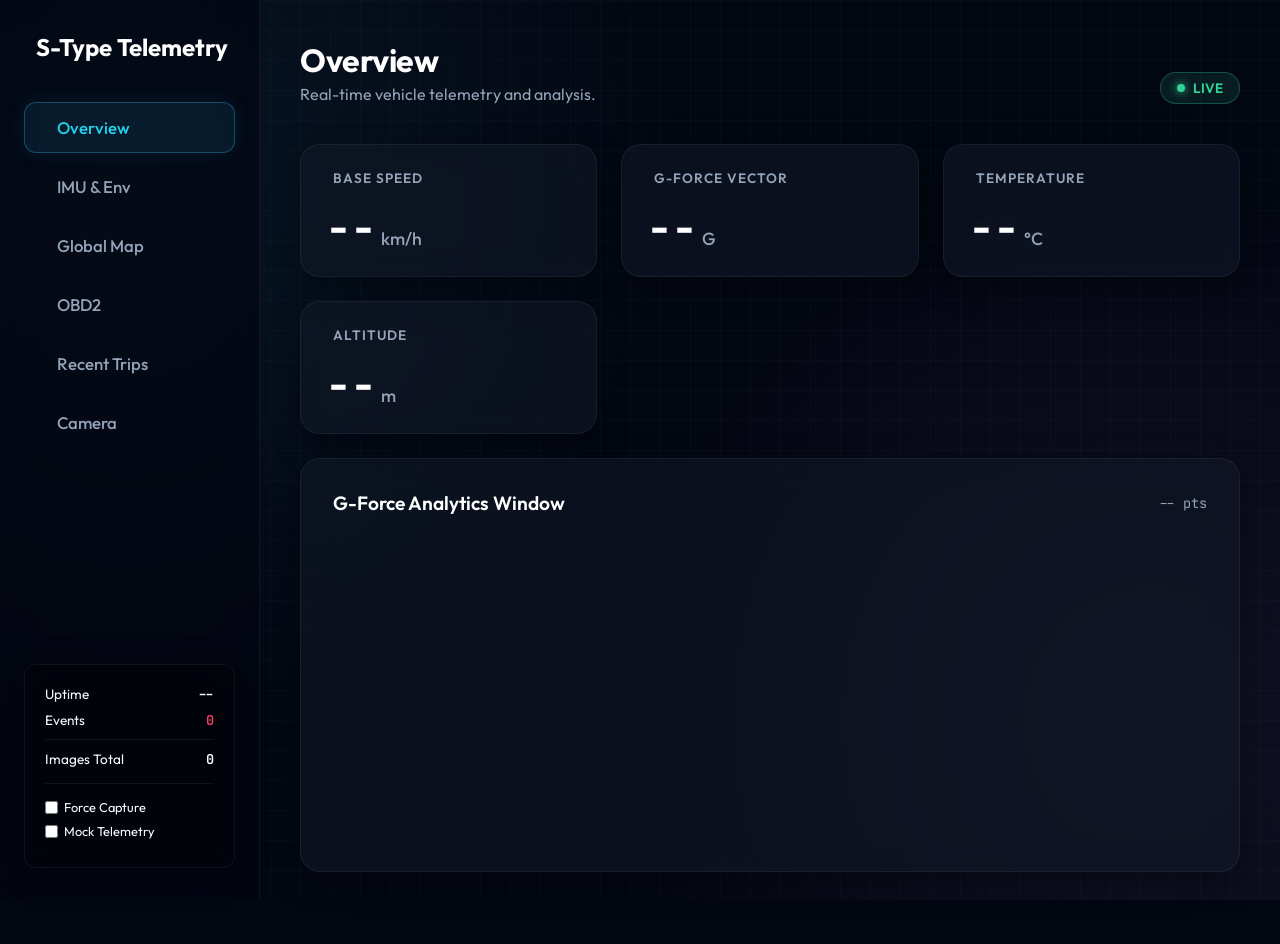
==== web/templates/index.html @ 2f145ba1 "feat: enhance event classification, enrich trip data schema, and implement API endpoints for trip dr" ====
<!DOCTYPE html>
<html lang="en">

<head>
    <meta charset="UTF-8">
    <meta name="viewport" content="width=device-width, initial-scale=1.0">
    <title>S-Type Telemetry</title>

    <!-- Fonts -->
    <link rel="preconnect" href="https://fonts.googleapis.com">
    <link rel="preconnect" href="https://fonts.gstatic.com" crossorigin>
    <link
        href="https://fonts.googleapis.com/css2?family=Outfit:wght@300;400;500;600;700&family=JetBrains+Mono:wght@400;700&display=swap"
        rel="stylesheet">

    <!-- Icons -->
    <script src="https://unpkg.com/@phosphor-icons/web"></script>

    <!-- Maps -->
    <link rel="stylesheet" href="https://unpkg.com/leaflet@1.9.4/dist/leaflet.css" />
    <script src="https://unpkg.com/leaflet@1.9.4/dist/leaflet.js"></script>

    <!-- Chart.js -->
    <script src="https://cdn.jsdelivr.net/npm/chart.js"></script>

    <style>
        :root {
            /* Futuristic Cyber/Racing Palette */
            --bg-base: #030712;
            --bg-panel: rgba(17, 24, 39, 0.6);
            --bg-panel-hover: rgba(31, 41, 55, 0.7);

            --border: rgba(255, 255, 255, 0.06);
            --border-glow: rgba(56, 189, 248, 0.2);

            --text-main: #f8fafc;
            --text-dim: #94a3b8;
            --text-pure: #ffffff;

            --neon-blue: #38bdf8;
            --neon-cyan: #22d3ee;
            --neon-purple: #c084fc;
            --neon-red: #f43f5e;
            --neon-green: #34d399;
            --neon-yellow: #fbbf24;

            --grad-accent: linear-gradient(135deg, var(--neon-blue), var(--neon-cyan));
            --grad-alert: linear-gradient(135deg, #ef4444, #f43f5e);

            --font-ui: 'Outfit', sans-serif;
            --font-data: 'JetBrains Mono', monospace;

            --shadow-glow: 0 0 20px rgba(56, 189, 248, 0.15);
            --radius-lg: 20px;
            --radius-md: 12px;
        }

        * {
            margin: 0;
            padding: 0;
            box-sizing: border-box;
        }

        body {
            font-family: var(--font-ui);
            background-color: var(--bg-base);
            color: var(--text-main);
            min-height: 100vh;
            overflow-x: hidden;
            background-image:
                radial-gradient(circle at 10% 20%, rgba(56, 189, 248, 0.08) 0%, transparent 40%),
                radial-gradient(circle at 90% 80%, rgba(192, 132, 252, 0.08) 0%, transparent 40%),
                linear-gradient(rgba(255, 255, 255, 0.02) 1px, transparent 1px),
                linear-gradient(90deg, rgba(255, 255, 255, 0.02) 1px, transparent 1px);
            background-size: 100% 100%, 100% 100%, 30px 30px, 30px 30px;
            background-attachment: fixed;
        }

        /* ─── Skeleton / Loaders ─── */
        .glass {
            background: var(--bg-panel);
            backdrop-filter: blur(16px);
            -webkit-backdrop-filter: blur(16px);
            border: 1px solid var(--border);
            border-radius: var(--radius-lg);
            box-shadow: 0 8px 32px rgba(0, 0, 0, 0.4);
        }

        /* ─── Layout ─── */
        .dashboard-layout {
            display: grid;
            grid-template-columns: 260px 1fr;
            min-height: 100vh;
        }

        /* ─── Sidebar ─── */
        .sidebar {
            border-right: 1px solid var(--border);
            padding: 32px 24px;
            display: flex;
            flex-direction: column;
            background: rgba(3, 7, 18, 0.7);
            backdrop-filter: blur(20px);
            position: sticky;
            top: 0;
            height: 100vh;
        }

        .brand {
            font-size: 1.5rem;
            font-weight: 700;
            margin-bottom: 40px;
            display: flex;
            align-items: center;
            gap: 12px;
            color: var(--text-pure);
        }

        .brand i {
            color: var(--neon-cyan);
            font-size: 1.8rem;
        }

        .nav-menu {
            display: flex;
            flex-direction: column;
            gap: 8px;
            flex-grow: 1;
        }

        .nav-btn {
            background: transparent;
            border: 1px solid transparent;
            color: var(--text-dim);
            padding: 14px 20px;
            border-radius: var(--radius-md);
            font-size: 1.05rem;
            font-family: var(--font-ui);
            cursor: pointer;
            display: flex;
            align-items: center;
            gap: 12px;
            transition: all 0.3s cubic-bezier(0.4, 0, 0.2, 1);
            text-align: left;
            font-weight: 500;
        }

        .nav-btn i {
            font-size: 1.3rem;
        }

        .nav-btn:hover {
            color: var(--text-pure);
            background: rgba(255, 255, 255, 0.03);
            border-color: var(--border);
            transform: translateX(4px);
        }

        .nav-btn.active {
            background: rgba(56, 189, 248, 0.1);
            border-color: rgba(56, 189, 248, 0.3);
            color: var(--neon-cyan);
            box-shadow: 0 0 20px rgba(56, 189, 248, 0.1);
        }

        .sys-status {
            margin-top: auto;
            padding: 20px;
            background: rgba(0, 0, 0, 0.3);
            border-radius: var(--radius-md);
            border: 1px solid var(--border);
        }

        .sys-status div {
            display: flex;
            justify-content: space-between;
            font-size: 0.85rem;
            margin-bottom: 8px;
        }

        .sys-status .val {
            font-family: var(--font-data);
            color: var(--text-pure);
            font-weight: 600;
        }

        /* ─── Main Content ─── */
        .main-content {
            padding: 40px;
            max-width: 1400px;
            width: 100%;
        }

        .header-top {
            display: flex;
            justify-content: space-between;
            align-items: flex-end;
            margin-bottom: 40px;
        }

        .header-top h1 {
            font-size: 2rem;
            font-weight: 700;
            letter-spacing: -0.5px;
            color: var(--text-pure);
        }

        .live-badge {
            display: inline-flex;
            align-items: center;
            gap: 8px;
            background: rgba(52, 211, 153, 0.1);
            color: var(--neon-green);
            padding: 6px 16px;
            border-radius: 30px;
            font-size: 0.85rem;
            font-weight: 600;
            border: 1px solid rgba(52, 211, 153, 0.3);
        }

        .live-dot {
            width: 8px;
            height: 8px;
            border-radius: 50%;
            background: var(--neon-green);
            box-shadow: 0 0 8px var(--neon-green);
            animation: pulse-green 1.5s infinite;
        }

        @keyframes pulse-green {

            0%,
            100% {
                opacity: 1;
                transform: scale(1);
            }

            50% {
                opacity: 0.5;
                transform: scale(1.3);
            }
        }

        /* ─── Pages ─── */
        .page {
            display: none;
            animation: slideUp 0.5s cubic-bezier(0.16, 1, 0.3, 1);
        }

        .page.active {
            display: block;
        }

        @keyframes slideUp {
            from {
                opacity: 0;
                transform: translateY(20px);
            }

            to {
                opacity: 1;
                transform: translateY(0);
            }
        }

        /* ─── Widgets ─── */
        .metrics-grid {
            display: grid;
            grid-template-columns: repeat(auto-fit, minmax(240px, 1fr));
            gap: 24px;
            margin-bottom: 24px;
        }

        .widget {
            padding: 24px;
            position: relative;
            overflow: hidden;
            display: flex;
            flex-direction: column;
            justify-content: space-between;
            transition: all 0.3s ease;
        }

        .widget:hover {
            transform: translateY(-5px);
            border-color: rgba(255, 255, 255, 0.15);
            box-shadow: 0 10px 40px rgba(0, 0, 0, 0.3);
        }

        .widget .icon-ring {
            position: absolute;
            top: -20px;
            right: -20px;
            font-size: 6rem;
            opacity: 0.04;
            transform: rotate(-15deg);
        }

        .widget-title {
            font-size: 0.85rem;
            color: var(--text-dim);
            text-transform: uppercase;
            letter-spacing: 1px;
            font-weight: 600;
            display: flex;
            align-items: center;
            gap: 8px;
            margin-bottom: 20px;
        }

        .widget-title i {
            color: var(--neon-cyan);
            font-size: 1.1rem;
        }

        .widget.warning .widget-title i {
            color: var(--neon-yellow);
        }

        .widget.danger .widget-title i {
            color: var(--neon-red);
        }

        .widget-value {
            font-family: var(--font-data);
            font-size: 2.8rem;
            font-weight: 700;
            color: var(--text-pure);
            line-height: 1;
            letter-spacing: -2px;
            text-shadow: 0 0 20px rgba(255, 255, 255, 0.1);
        }

        .widget-unit {
            font-size: 1.1rem;
            color: var(--text-dim);
            margin-left: 6px;
            font-family: var(--font-ui);
            letter-spacing: 0;
            font-weight: 500;
        }

        /* ─── Large Panels (Charts etc) ─── */
        .panel {
            padding: 32px;
            margin-bottom: 32px;
        }

        .panel-header {
            display: flex;
            justify-content: space-between;
            align-items: center;
            margin-bottom: 24px;
        }

        .panel-title {
            font-size: 1.2rem;
            font-weight: 600;
            color: var(--text-pure);
        }

        .chart-wrap {
            height: 300px;
            width: 100%;
            position: relative;
        }

        /* ─── Grids ─── */
        .data-list {
            display: grid;
            grid-template-columns: repeat(auto-fill, minmax(200px, 1fr));
            gap: 16px;
        }

        .data-item {
            background: rgba(0, 0, 0, 0.3);
            border-radius: var(--radius-md);
            padding: 16px;
            border: 1px solid rgba(255, 255, 255, 0.03);
        }

        .data-item label {
            display: block;
            font-size: 0.75rem;
            color: var(--text-dim);
            text-transform: uppercase;
            letter-spacing: 1px;
            margin-bottom: 6px;
        }

        .data-item .val {
            font-family: var(--font-data);
            font-size: 1.4rem;
            font-weight: 700;
            color: var(--neon-cyan);
        }

        /* ─── Gallery ─── */
        .gallery-header {
            display: flex;
            align-items: center;
            justify-content: space-between;
            margin-bottom: 24px;
        }

        .force-cam-switch {
            display: flex;
            align-items: center;
            gap: 10px;
            cursor: pointer;
            background: rgba(0, 0, 0, 0.4);
            padding: 8px 16px;
            border-radius: 30px;
            border: 1px solid var(--border);
        }

        .force-cam-switch input {
            accent-color: var(--neon-cyan);
            width: 16px;
            height: 16px;
            cursor: pointer;
        }

        .gallery-grid {
            display: grid;
            grid-template-columns: repeat(auto-fill, minmax(280px, 1fr));
            gap: 20px;
        }

        .cam-card {
            border-radius: var(--radius-md);
            overflow: hidden;
            position: relative;
            border: 1px solid var(--border);
            transition: all 0.3s;
            background: #000;
        }

        .cam-card:hover {
            transform: scale(1.03);
            border-color: var(--neon-cyan);
            box-shadow: var(--shadow-glow);
            z-index: 10;
        }

        .cam-card img {
            width: 100%;
            height: 220px;
            object-fit: cover;
            display: block;
            opacity: 0.9;
        }

        .cam-card:hover img {
            opacity: 1;
        }

        .cam-meta {
            position: absolute;
            bottom: 0;
            left: 0;
            right: 0;
            background: linear-gradient(transparent, rgba(0, 0, 0, 0.9));
            padding: 20px 16px 12px;
            font-family: var(--font-data);
            font-size: 0.8rem;
            display: flex;
            justify-content: space-between;
        }

        .event-badge {
            background: var(--neon-red);
            color: white;
            padding: 2px 6px;
            border-radius: 4px;
            font-family: var(--font-ui);
            font-weight: 700;
            font-size: 0.7rem;
        }

        /* ─── Responsive ─── */
        @media (max-width: 900px) {
            .dashboard-layout {
                grid-template-columns: 1fr;
            }

            .sidebar {
                position: relative;
                height: auto;
                padding: 20px;
                flex-direction: row;
                flex-wrap: wrap;
                border-right: none;
                border-bottom: 1px solid var(--border);
                z-index: 100;
            }

            .brand {
                width: 100%;
                margin-bottom: 20px;
            }

            .nav-menu {
                flex-direction: row;
                overflow-x: auto;
                width: 100%;
            }

            .nav-btn {
                padding: 8px 16px;
                white-space: nowrap;
            }

            .sys-status {
                display: none;
            }

            .main-content {
                padding: 20px;
            }

            .widget-value {
                font-size: 2.2rem;
            }
        }
    </style>
</head>

<body>

    <div class="dashboard-layout">
        <!-- Sidebar Navigation -->
        <aside class="sidebar">
            <div class="brand">
                <i class="ph ph-steering-wheel"></i> S-Type Telemetry
            </div>

            <nav class="nav-menu">
                <button class="nav-btn active" data-page="dashboard">
                    <i class="ph ph-gauge"></i> Overview
                </button>
                <button class="nav-btn" data-page="imu">
                    <i class="ph ph-activity"></i> IMU & Env
                </button>
                <button class="nav-btn" data-page="gps">
                    <i class="ph ph-globe-hemisphere-west"></i> Global Map
                </button>
                <button class="nav-btn" data-page="obd">
                    <i class="ph ph-engine"></i> OBD2
                </button>
                <button class="nav-btn" data-page="trips">
                    <i class="ph ph-flag-checkered"></i> Recent Trips
                </button>
                <button class="nav-btn" data-page="images">
                    <i class="ph ph-camera"></i> Camera
                </button>
            </nav>

            <div class="sys-status glass">
                <div><span>Uptime</span> <span class="val" id="uptime">--</span></div>
                <div><span>Events</span> <span class="val" style="color:var(--neon-red)" id="eventCount">0</span></div>
                <div style="margin-top:10px; padding-top:10px; border-top:1px solid var(--border)">
                    <span>Images Total</span> <span class="val" id="imgTotal">0</span>
                </div>
                <div
                    style="margin-top:15px; padding-top:15px; border-top:1px solid var(--border); display:flex; flex-direction:column; gap:8px;">
                    <label
                        style="font-size:0.8rem; display:flex; align-items:center; gap:6px; cursor:pointer; color:var(--text-muted)">
                        <input type="checkbox" id="forceCameraToggle" style="accent-color:var(--accent)"> Force Capture
                    </label>
                    <label
                        style="font-size:0.8rem; display:flex; align-items:center; gap:6px; cursor:pointer; color:var(--text-muted)">
                        <input type="checkbox" id="simulateDataToggle" style="accent-color:var(--accent)"> Mock
                        Telemetry
                    </label>
                </div>
            </div>
        </aside>

        <!-- Main Content -->
        <main class="main-content">

            <!-- Header -->
            <div class="header-top">
                <div>
                    <h1 id="pageTitle">Overview</h1>
                    <p style="color: var(--text-dim); margin-top: 4px;">Real-time vehicle telemetry and analysis.</p>
                </div>
                <div class="live-badge">
                    <div class="live-dot"></div> LIVE
                </div>
            </div>

            <!-- Dashboard Page -->
            <div class="page active" id="page-dashboard">
                <div class="metrics-grid">
                    <div class="widget glass">
                        <i class="ph ph-gauge icon-ring"></i>
                        <div class="widget-title"><i class="ph ph-speedometer"></i> Base Speed</div>
                        <div class="widget-value" id="speed">--<span class="widget-unit">km/h</span></div>
                    </div>

                    <div class="widget glass">
                        <i class="ph ph-g-translate icon-ring"></i>
                        <div class="widget-title"><i class="ph ph-activity"></i> G-Force Vector</div>
                        <div class="widget-value" id="gForce">--<span class="widget-unit">G</span></div>
                    </div>

                    <div class="widget glass warning">
                        <i class="ph ph-thermometer icon-ring"></i>
                        <div class="widget-title"><i class="ph ph-thermometer-hot"></i> Temperature</div>
                        <div class="widget-value" id="temp">--<span class="widget-unit">°C</span></div>
                    </div>

                    <div class="widget glass">
                        <i class="ph ph-mountains icon-ring"></i>
                        <div class="widget-title"><i class="ph ph-arrows-out-line-vertical"></i> Altitude</div>
                        <div class="widget-value" id="altitude">--<span class="widget-unit">m</span></div>
                    </div>
                </div>

                <!-- Enhanced Chart -->
                <div class="panel glass">
                    <div class="panel-header">
                        <div class="panel-title">G-Force Analytics Window</div>
                        <div style="font-family:var(--font-data); color:var(--text-dim); font-size:0.85rem;"
                            id="chartInfo">-- pts</div>
                    </div>
                    <div class="chart-wrap">
                        <canvas id="gforceChart"></canvas>
                    </div>
                </div>
            </div>

            <!-- IMU & Env Page -->
            <div class="page" id="page-imu">
                <div class="panel glass">
                    <div class="panel-header">
                        <div class="panel-title">Environment & Sensors</div>
                    </div>
                    <div class="data-list">
                        <div class="data-item"><label>Barometric Pressure</label>
                            <div class="val" id="pressure">--</div>
                        </div>
                        <div class="data-item"><label>Course Heading (Mag/GPS)</label>
                            <div class="val" id="heading">--</div>
                        </div>
                        <div class="data-item"><label>Accel X</label>
                            <div class="val" id="ax">--</div>
                        </div>
                        <div class="data-item"><label>Accel Y</label>
                            <div class="val" id="ay">--</div>
                        </div>
                        <div class="data-item"><label>Accel Z</label>
                            <div class="val" id="az">--</div>
                        </div>
                        <div class="data-item"><label>Gyro X</label>
                            <div class="val" id="gx">--</div>
                        </div>
                        <div class="data-item"><label>Gyro Y</label>
                            <div class="val" id="gy">--</div>
                        </div>
                        <div class="data-item"><label>Gyro Z</label>
                            <div class="val" id="gz">--</div>
                        </div>
                        <div class="data-item"><label>Mag X</label>
                            <div class="val" id="mx">--</div>
                        </div>
                        <div class="data-item"><label>Mag Y</label>
                            <div class="val" id="my">--</div>
                        </div>
                        <div class="data-item"><label>Mag Z</label>
                            <div class="val" id="mz">--</div>
                        </div>
                    </div>
                </div>
            </div>

            <!-- GPS Page -->
            <div class="page" id="page-gps">
                <div class="metrics-grid" style="grid-template-columns: 1fr 1fr 1fr;">
                    <div class="widget glass">
                        <div class="widget-title">Latitude</div>
                        <div class="widget-value" style="font-size:1.8rem" id="gpsLat">--</div>
                    </div>
                    <div class="widget glass">
                        <div class="widget-title">Longitude</div>
                        <div class="widget-value" style="font-size:1.8rem" id="gpsLon">--</div>
                    </div>
                    <div class="widget glass">
                        <div class="widget-title">Satellites</div>
                        <div class="widget-value" id="gpsSats">--</div>
                    </div>
                </div>

                <div class="panel glass">
                    <div class="panel-header">
                        <div class="panel-title">Global Map (Fog of War)</div>
                    </div>
                    <div id="gpsMap"
                        style="height: 400px; width: 100%; border-radius: 12px; background: #000; border:1px solid var(--border)">
                    </div>
                </div>
            </div>

            <!-- OBD Page -->
            <div class="page" id="page-obd">
                <div class="panel glass">
                    <div class="panel-header">
                        <div class="panel-title">Engine Diagnostics</div>
                    </div>
                    <div class="empty-state" id="obdEmpty"
                        style="display:none; text-align:center; color:var(--text-dim); padding:40px;">
                        <i class="ph ph-plugs" style="font-size:3rem; opacity:0.5; margin-bottom:10px;"></i>
                        <h3>No OBD Data Available</h3>
                        <p>Make sure the engine is running and adapter is plugged.</p>
                    </div>
                    <div class="data-list" id="obdGrid"></div>
                </div>
            </div>

            <!-- Trips Page -->
            <div class="page" id="page-trips">
                <div class="panel glass">
                    <div class="panel-header">
                        <div class="panel-title">Recent Trips</div>
                    </div>
                    <div style="overflow-x:auto;">
                        <table style="width:100%; border-collapse:collapse; font-size:0.9rem">
                            <thead>
                                <tr
                                    style="border-bottom:1px solid var(--border); color:var(--text-dim); text-align:left;">
                                    <th style="padding:12px;">Trip ID</th>
                                    <th style="padding:12px;">Start Time</th>
                                    <th style="padding:12px;">Duration / Status</th>
                                    <th style="padding:12px;">Driver Score</th>
                                </tr>
                            </thead>
                            <tbody id="tripsTable" style="color:var(--text-pure);">
                                <!-- Populated dynamically -->
                            </tbody>
                        </table>
                    </div>
                </div>
            </div>

            <!-- Camera Page -->
            <div class="page" id="page-images">
                <div class="gallery-header">
                    <div class="panel-title">Visual Telemetry</div>
                    <label class="force-cam-switch">
                        <input type="checkbox" id="forceCameraToggle">
                        <span style="font-size:0.9rem; font-weight:500">Force Deep Capture</span>
                    </label>
                </div>
                <div class="gallery-grid" id="imageGallery"></div>
                <div style="text-align:center; margin-top:30px;">
                    <button class="nav-btn glass" style="margin:0 auto; padding:12px 30px; color:var(--text-pure)"
                        id="loadMoreImages">Load Archives</button>
                </div>

                <!-- Modal builtin -->
                <div id="imageModal"
                    style="display:none; position:fixed; top:0; left:0; right:0; bottom:0; background:rgba(0,0,0,0.9); z-index:9999; align-items:center; justify-content:center; cursor:pointer; backdrop-filter:blur(5px);">
                    <img id="modalImage"
                        style="max-width:90vw; max-height:90vh; border-radius:12px; border:1px solid rgba(255,255,255,0.1); box-shadow:0 20px 60px rgba(0,0,0,0.8)"
                        src="" />
                </div>
            </div>

        </main>

        <!-- Trip Drilldown Modal -->
        <div id="tripDrilldown"
            style="display:none; position:fixed; inset:0; z-index:9998; background:rgba(0,0,0,0.85); backdrop-filter:blur(8px); overflow-y:auto;">
            <div style="max-width:1100px; margin:30px auto; padding:0 20px;">
                <!-- Header -->
                <div style="display:flex; justify-content:space-between; align-items:center; margin-bottom:20px;">
                    <div>
                        <h2 style="color:var(--text-pure); margin:0; font-family:var(--font-display);"
                            id="tripDrillTitle">Trip #--</h2>
                        <p style="color:var(--text-dim); margin:4px 0 0 0;" id="tripDrillSummary">--</p>
                    </div>
                    <button onclick="closeTripDrilldown()"
                        style="background:rgba(255,255,255,0.1); border:1px solid var(--border); color:var(--text-pure); padding:10px 20px; border-radius:10px; cursor:pointer; font-size:0.9rem;">
                        ✕ Close
                    </button>
                </div>

                <!-- Score + Stats -->
                <div style="display:grid; grid-template-columns:repeat(4, 1fr); gap:12px; margin-bottom:20px;">
                    <div class="widget glass">
                        <div class="widget-title">Driver Score</div>
                        <div class="widget-value" id="tripDrillScore">--</div>
                    </div>
                    <div class="widget glass">
                        <div class="widget-title">Duration</div>
                        <div class="widget-value" id="tripDrillDuration" style="font-size:1.5rem">--</div>
                    </div>
                    <div class="widget glass">
                        <div class="widget-title">Max Speed</div>
                        <div class="widget-value" id="tripDrillMaxSpeed" style="font-size:1.5rem">--</div>
                    </div>
                    <div class="widget glass">
                        <div class="widget-title">Events</div>
                        <div class="widget-value" id="tripDrillEvents" style="font-size:1.5rem">0</div>
                    </div>
                </div>

                <!-- Gradient Map -->
                <div class="panel glass">
                    <div class="panel-header">
                        <div class="panel-title">Route Map (Speed Gradient)</div>
                    </div>
                    <div id="tripDrillMap"
                        style="height:400px; width:100%; border-radius:12px; background:#000; border:1px solid var(--border);">
                    </div>
                </div>

                <!-- Speed + Elevation Chart -->
                <div class="panel glass" style="margin-top:16px;">
                    <div class="panel-header">
                        <div class="panel-title">Speed & Elevation Profile</div>
                    </div>
                    <div class="chart-wrap" style="height:250px;">
                        <canvas id="tripDrillChart"></canvas>
                    </div>
                </div>
            </div>
        </div>
    </div>

    <!-- Use query params to brutally bust cache every single time for development -->
    <script>
        const script = document.createElement('script');
        script.src = `/static/app.js?v=${new Date().getTime()}`;
        document.body.appendChild(script);
    </script>

</body>

</html>
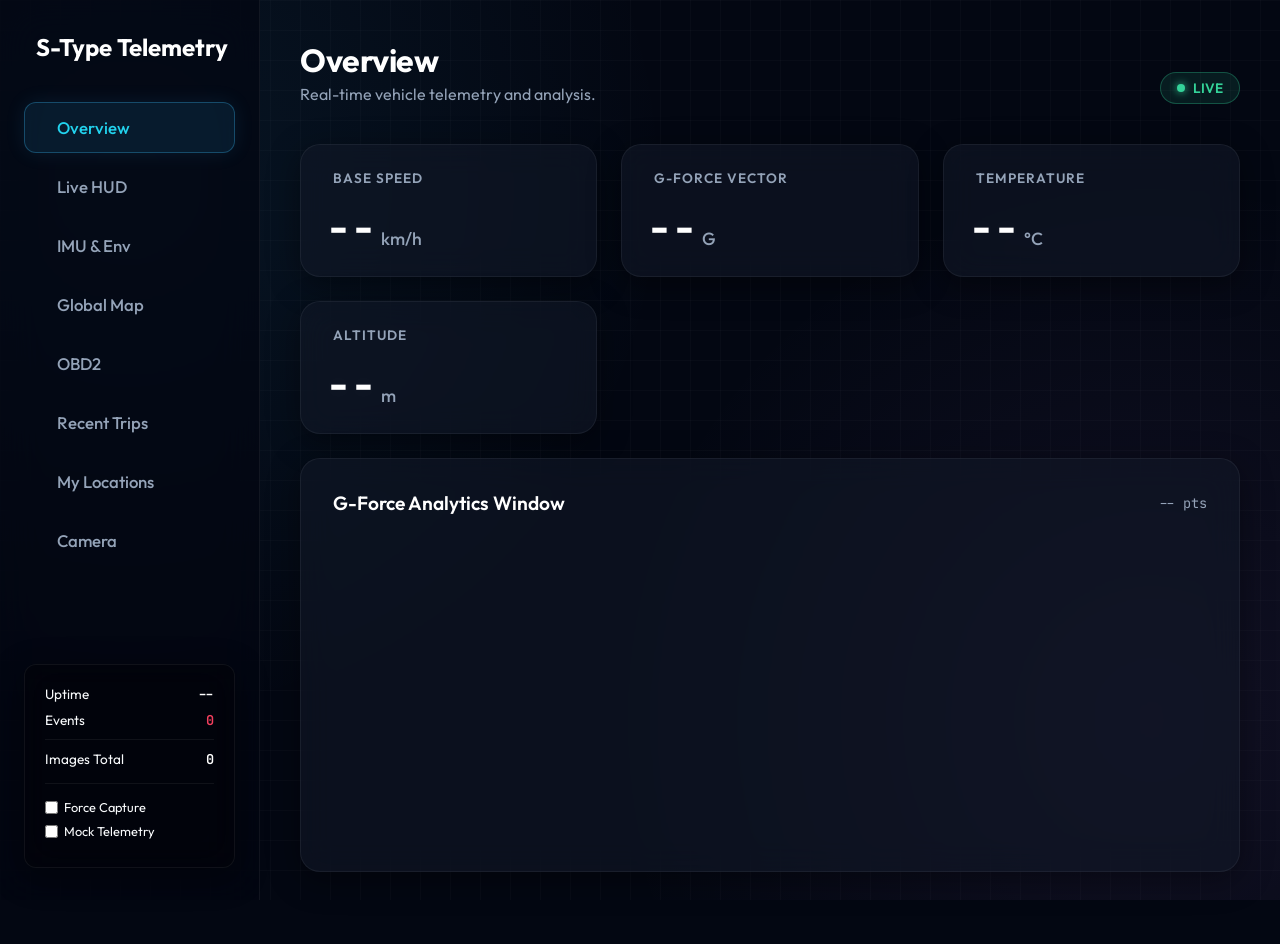
==== commit f335e723: "feat: implement Ghost Ride analytics, Live HUD dual-mapping, and persistent temporal synchronization" ====
--- a/web/templates/index.html
+++ b/web/templates/index.html
@@ -523,6 +523,79 @@
                 font-size: 2.2rem;
             }
         }
+
+        /* ─── Ghost Ride HUD ─── */
+        .ghost-panel {
+            margin-top: 24px;
+            display: none;
+            border: 1px solid rgba(192, 132, 252, 0.2);
+            position: relative;
+            overflow: hidden;
+        }
+
+        .ghost-panel::before {
+            content: '';
+            position: absolute;
+            top: 0;
+            left: 0;
+            width: 4px;
+            height: 100%;
+            background: var(--neon-purple);
+        }
+
+        .ghost-header {
+            display: flex;
+            align-items: center;
+            justify-content: space-between;
+            margin-bottom: 20px;
+        }
+
+        .ghost-chip {
+            background: rgba(192, 132, 252, 0.15);
+            color: var(--neon-purple);
+            padding: 4px 12px;
+            border-radius: 4px;
+            font-size: 0.75rem;
+            font-weight: 700;
+            text-transform: uppercase;
+            letter-spacing: 1px;
+            border: 1px solid rgba(192, 132, 252, 0.3);
+        }
+
+        .ghost-stats {
+            display: grid;
+            grid-template-columns: repeat(auto-fit, minmax(200px, 1fr));
+            gap: 30px;
+        }
+
+        .ghost-main-stat {
+            display: flex;
+            flex-direction: column;
+        }
+
+        .ghost-label {
+            font-size: 0.8rem;
+            color: var(--text-dim);
+            text-transform: uppercase;
+            margin-bottom: 4px;
+        }
+
+        .ghost-value-large {
+            font-family: var(--font-data);
+            font-size: 2.4rem;
+            font-weight: 700;
+            letter-spacing: -1px;
+        }
+
+        .delta-faster {
+            color: var(--neon-green);
+            text-shadow: 0 0 15px rgba(52, 211, 153, 0.3);
+        }
+
+        .delta-slower {
+            color: var(--neon-red);
+            text-shadow: 0 0 15px rgba(244, 63, 94, 0.3);
+        }
     </style>
 </head>
 
@@ -536,8 +609,11 @@
             </div>
 
             <nav class="nav-menu">
-                <button class="nav-btn active" data-page="dashboard">
-                    <i class="ph ph-gauge"></i> Overview
+                <button class="nav-btn active" data-page="overview">
+                    <i class="ph ph-squares-four"></i> Overview
+                </button>
+                <button class="nav-btn" data-page="live">
+                    <i class="ph ph-speedometer"></i> Live HUD
                 </button>
                 <button class="nav-btn" data-page="imu">
                     <i class="ph ph-activity"></i> IMU & Env
@@ -551,6 +627,9 @@
                 <button class="nav-btn" data-page="trips">
                     <i class="ph ph-flag-checkered"></i> Recent Trips
                 </button>
+                <button class="nav-btn" data-page="locations">
+                    <i class="ph ph-map-pin"></i> My Locations
+                </button>
                 <button class="nav-btn" data-page="images">
                     <i class="ph ph-camera"></i> Camera
                 </button>
@@ -591,8 +670,8 @@
                 </div>
             </div>
 
-            <!-- Dashboard Page -->
-            <div class="page active" id="page-dashboard">
+            <!-- Overview Page -->
+            <div class="page active" id="page-overview">
                 <div class="metrics-grid">
                     <div class="widget glass">
                         <i class="ph ph-gauge icon-ring"></i>
@@ -628,6 +707,79 @@
                     </div>
                     <div class="chart-wrap">
                         <canvas id="gforceChart"></canvas>
+                    </div>
+                </div>
+            </div>
+
+            <!-- Live HUD Page (Dedicated Current Trip) -->
+            <div class="page" id="page-live">
+                <div class="panel-header" style="margin-bottom: 20px;">
+                    <div id="liveStatusBadge" class="status-badge"
+                        style="display:none; background: var(--neon-purple); border-color: var(--neon-purple);">
+                        <i class="ph ph-ghost"></i> GHOST COMPETITION ACTIVE
+                    </div>
+                </div>
+
+                <div class="metrics-grid"
+                    style="grid-template-columns: repeat(auto-fit, minmax(200px, 1fr)); margin-bottom: 20px;">
+                    <div class="data-item glass highlight-item">
+                        <label>Speed (KPH)</label>
+                        <div class="val" id="liveSpeed" style="font-size: 3.5rem; color: var(--neon-blue);">0</div>
+                    </div>
+                    <div class="data-item glass highlight-item" id="liveGhostDeltaPanel" style="display:none;">
+                        <label id="liveGhostLabel">Ghost Lead</label>
+                        <div class="val" id="liveGhostDelta" style="font-size: 3.5rem; color: var(--neon-purple);">
+                            +00:00</div>
+                    </div>
+                    <div class="data-item glass">
+                        <label>Engine RPM</label>
+                        <div class="val" id="liveRPM">--</div>
+                    </div>
+                </div>
+
+                <div class="panel glass" style="padding: 0; overflow: hidden; height: 500px; position:relative;">
+                    <div id="ghostOverviewMap" style="height: 100%; width: 100%;"></div>
+
+                    <!-- Floating Destination HUD -->
+                    <div
+                        style="position:absolute; top:20px; right:20px; z-index:1000; background:rgba(0,0,0,0.8); padding:15px 20px; border-radius:12px; border:1px solid var(--neon-purple); backdrop-filter:blur(10px);">
+                        <div
+                            style="color:var(--text-dim); font-size:0.75rem; text-transform:uppercase; letter-spacing:1px; margin-bottom:4px;">
+                            Target</div>
+                        <div id="liveDestName" style="color:var(--text-pure); font-weight:bold; font-size:1.2rem;">
+                            Scanning...</div>
+                        <div style="display:flex; gap:15px; margin-top:10px;">
+                            <div>
+                                <div style="color:var(--text-dim); font-size:0.6rem;">Personal Best</div>
+                                <div id="livePB" style="color:var(--neon-blue); font-family:var(--font-data);">--:--
+                                </div>
+                            </div>
+                            <div>
+                                <div style="color:var(--text-dim); font-size:0.6rem;">Current</div>
+                                <div id="liveCurrent" style="color:var(--text-pure); font-family:var(--font-data);">
+                                    --:--</div>
+                            </div>
+                        </div>
+                    </div>
+                </div>
+            </div>
+
+            <!-- My Locations Page -->
+            <div class="page" id="page-locations">
+                <div class="panel glass">
+                    <div class="panel-header">
+                        <div class="panel-title">Anchor Point Index</div>
+                        <p style="color:var(--text-dim); font-size:0.85rem">Tag frequent locations to enable smarter
+                            Ghost predictions.</p>
+                    </div>
+                    <div id="locationsEmpty"
+                        style="display:none; text-align:center; color:var(--text-dim); padding:40px;">
+                        <i class="ph ph-map-trifold" style="font-size:3rem; opacity:0.5; margin-bottom:10px;"></i>
+                        <h3>Exploring the World...</h3>
+                        <p>Keep driving to discover Anchor Points.</p>
+                    </div>
+                    <div class="data-list" id="locationsGrid">
+                        <!-- Populated dynamically -->
                     </div>
                 </div>
             </div>
@@ -775,7 +927,7 @@
             style="display:none; position:fixed; inset:0; z-index:9998; background:rgba(0,0,0,0.85); backdrop-filter:blur(8px); overflow-y:auto;">
             <div style="max-width:1100px; margin:30px auto; padding:0 20px;">
                 <!-- Header -->
-                <div style="display:flex; justify-content:space-between; align-items:center; margin-bottom:20px;">
+                <div style="display:flex; justify-content:space-between; align-items:center; margin-bottom:16px;">
                     <div>
                         <h2 style="color:var(--text-pure); margin:0; font-family:var(--font-display);"
                             id="tripDrillTitle">Trip #--</h2>
@@ -787,8 +939,19 @@
                     </button>
                 </div>
 
-                <!-- Score + Stats -->
-                <div style="display:grid; grid-template-columns:repeat(4, 1fr); gap:12px; margin-bottom:20px;">
+                <!-- Address Bar: Start → End -->
+                <div class="panel glass" style="margin-bottom:16px; padding:14px 20px;">
+                    <div style="display:flex; align-items:center; gap:10px; flex-wrap:wrap;">
+                        <span style="color:#34d399; font-size:1.1rem;">📍</span>
+                        <span id="tripDrillStartAddr" style="color:var(--text-main); font-size:0.85rem;">--</span>
+                        <span style="color:var(--text-dim); font-size:0.85rem;">→</span>
+                        <span style="color:#ef4444; font-size:1.1rem;">📍</span>
+                        <span id="tripDrillEndAddr" style="color:var(--text-main); font-size:0.85rem;">--</span>
+                    </div>
+                </div>
+
+                <!-- Stats Grid: Score, Duration, Avg Speed, Max Speed, Distance -->
+                <div style="display:grid; grid-template-columns:repeat(5, 1fr); gap:12px; margin-bottom:16px;">
                     <div class="widget glass">
                         <div class="widget-title">Driver Score</div>
                         <div class="widget-value" id="tripDrillScore">--</div>
@@ -798,12 +961,26 @@
                         <div class="widget-value" id="tripDrillDuration" style="font-size:1.5rem">--</div>
                     </div>
                     <div class="widget glass">
+                        <div class="widget-title">Avg Speed</div>
+                        <div class="widget-value" id="tripDrillAvgSpeed" style="font-size:1.5rem">--</div>
+                    </div>
+                    <div class="widget glass">
                         <div class="widget-title">Max Speed</div>
                         <div class="widget-value" id="tripDrillMaxSpeed" style="font-size:1.5rem">--</div>
                     </div>
                     <div class="widget glass">
-                        <div class="widget-title">Events</div>
-                        <div class="widget-value" id="tripDrillEvents" style="font-size:1.5rem">0</div>
+                        <div class="widget-title">Distance</div>
+                        <div class="widget-value" id="tripDrillDistance" style="font-size:1.5rem">--</div>
+                    </div>
+                </div>
+
+                <!-- Event Breakdown Pills -->
+                <div class="panel glass" style="margin-bottom:16px; padding:14px 20px;">
+                    <div class="panel-header" style="margin-bottom:8px;">
+                        <div class="panel-title">Events</div>
+                    </div>
+                    <div id="tripDrillEventPills" style="display:flex; gap:10px; flex-wrap:wrap;">
+                        <span style="color:var(--text-dim); font-size:0.85rem;">No events</span>
                     </div>
                 </div>
 
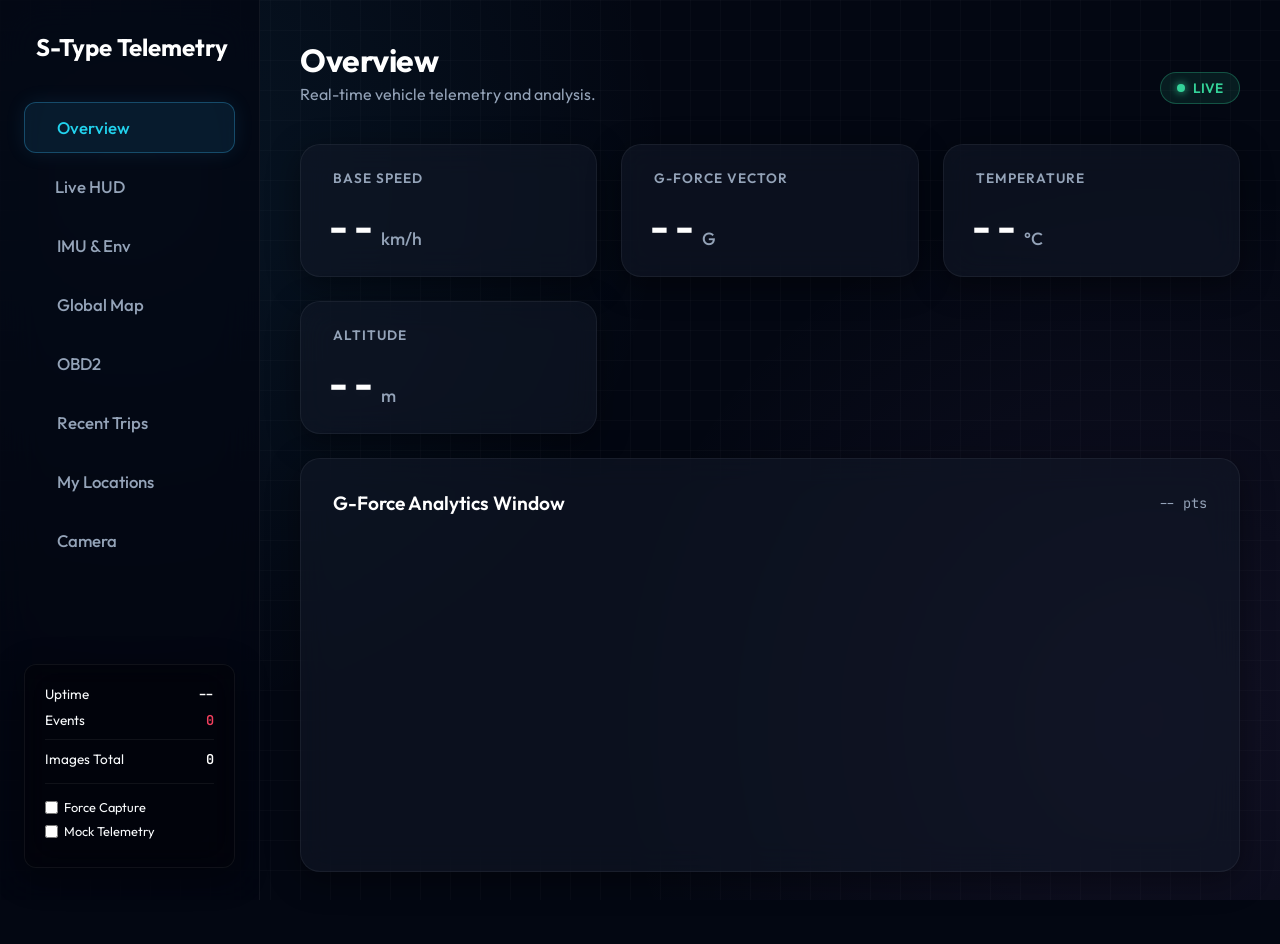
==== commit cefcde7a: "feat: implement live HUD dashboard, add mock data injection/db wipe scripts, and refactor trip manag" ====
--- a/web/templates/index.html
+++ b/web/templates/index.html
@@ -612,9 +612,10 @@
                 <button class="nav-btn active" data-page="overview">
                     <i class="ph ph-squares-four"></i> Overview
                 </button>
-                <button class="nav-btn" data-page="live">
+                <a href="/live" class="nav-btn"
+                    style="text-decoration:none; display:flex; align-items:center; gap:10px;">
                     <i class="ph ph-speedometer"></i> Live HUD
-                </button>
+                </a>
                 <button class="nav-btn" data-page="imu">
                     <i class="ph ph-activity"></i> IMU & Env
                 </button>
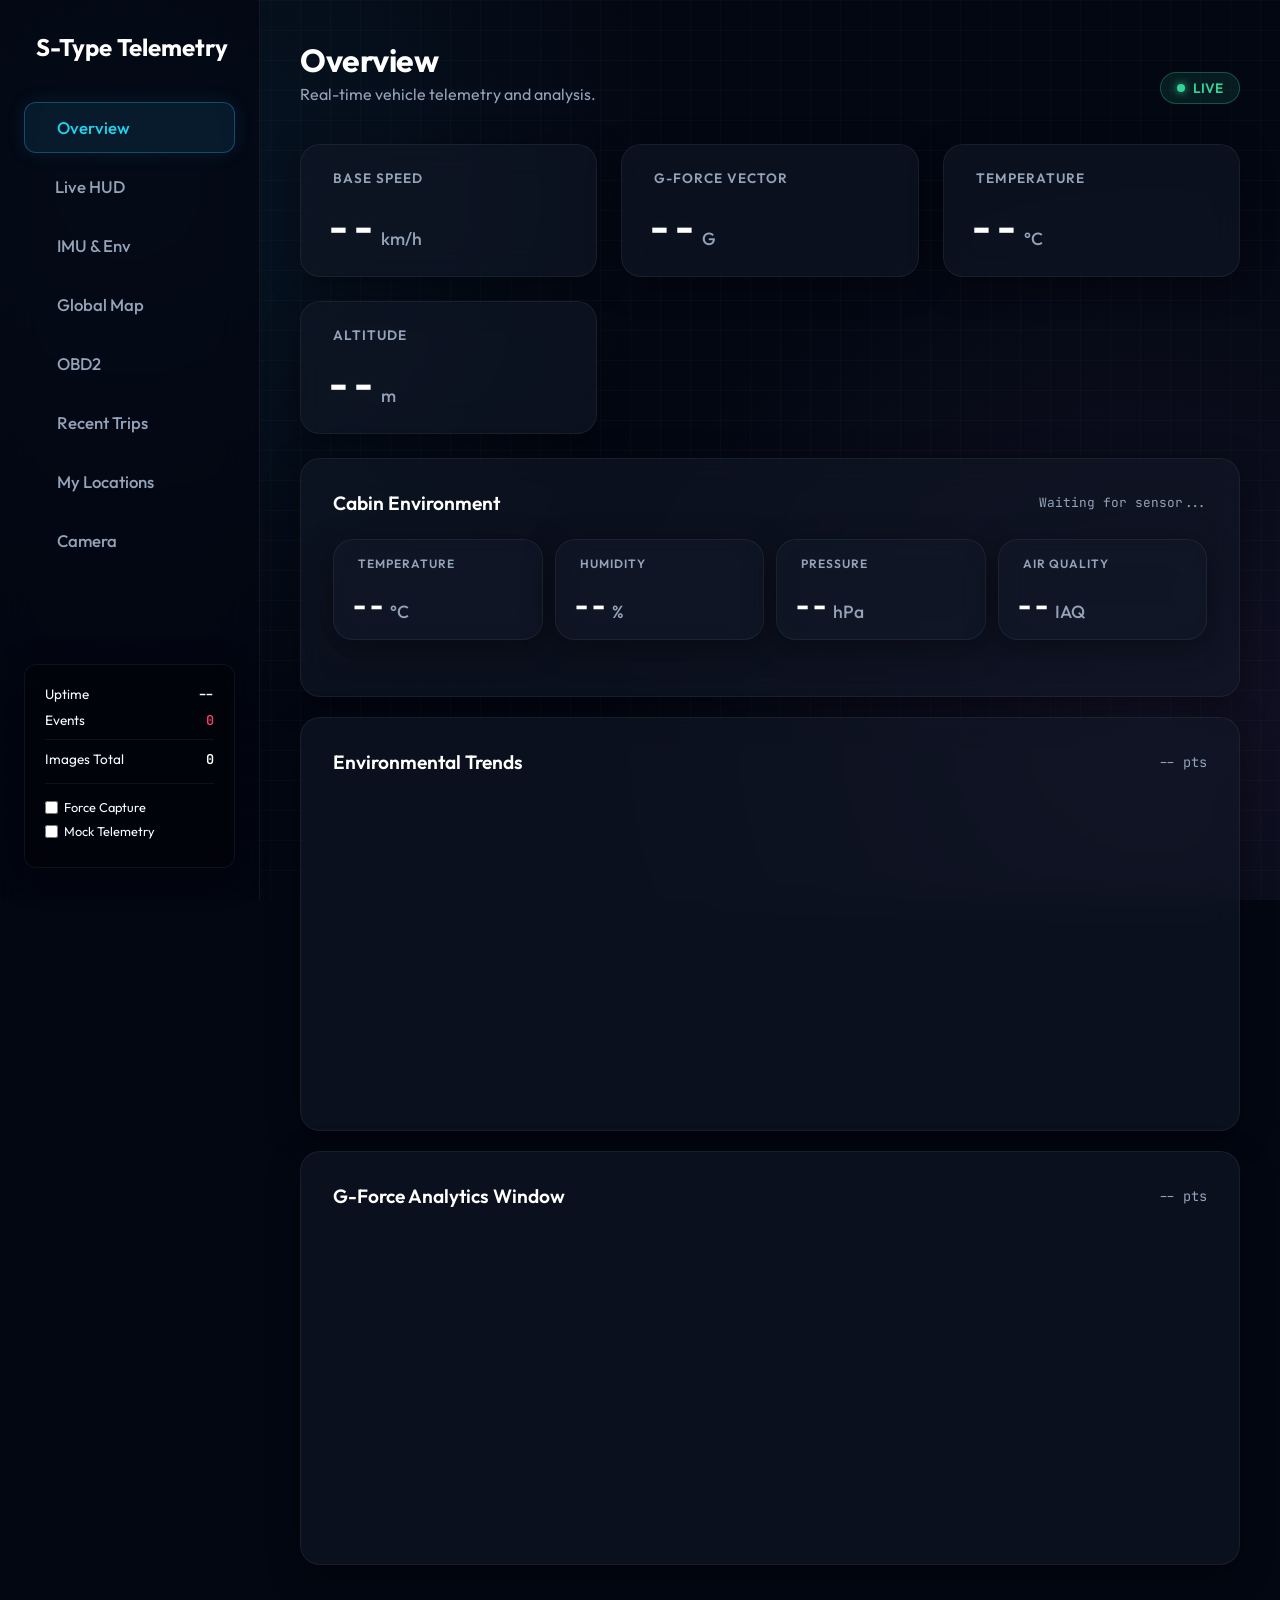
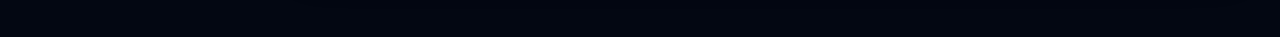
==== commit 30db872b: "feat: add BME680 environmental monitoring with database storage, API endpoints, and dashboard visual" ====
--- a/web/templates/index.html
+++ b/web/templates/index.html
@@ -699,6 +699,54 @@
                     </div>
                 </div>
 
+                <!-- Cabin Environment (BME680) -->
+                <div class="panel glass" id="envPanel" style="margin-bottom: 20px;">
+                    <div class="panel-header">
+                        <div class="panel-title"><i class="ph ph-leaf"></i> Cabin Environment</div>
+                        <div style="font-family:var(--font-data); color:var(--text-dim); font-size:0.8rem;"
+                            id="envStatus">Waiting for sensor...</div>
+                    </div>
+                    <div class="metrics-grid"
+                        style="grid-template-columns: repeat(auto-fit, minmax(150px, 1fr)); gap: 12px;">
+                        <div class="widget glass" style="padding: 16px;">
+                            <div class="widget-title" style="font-size: 0.75rem;"><i class="ph ph-thermometer"></i>
+                                Temperature</div>
+                            <div class="widget-value" style="font-size: 2rem;" id="envTemp">--<span
+                                    class="widget-unit">°C</span></div>
+                        </div>
+                        <div class="widget glass" style="padding: 16px;">
+                            <div class="widget-title" style="font-size: 0.75rem;"><i class="ph ph-drop"></i> Humidity
+                            </div>
+                            <div class="widget-value" style="font-size: 2rem;" id="envHumidity">--<span
+                                    class="widget-unit">%</span></div>
+                        </div>
+                        <div class="widget glass" style="padding: 16px;">
+                            <div class="widget-title" style="font-size: 0.75rem;"><i class="ph ph-waves"></i> Pressure
+                            </div>
+                            <div class="widget-value" style="font-size: 2rem;" id="envPressure">--<span
+                                    class="widget-unit">hPa</span></div>
+                        </div>
+                        <div class="widget glass" style="padding: 16px;">
+                            <div class="widget-title" style="font-size: 0.75rem;"><i class="ph ph-wind"></i> Air Quality
+                            </div>
+                            <div class="widget-value" style="font-size: 2rem;" id="envIAQ">--<span class="widget-unit"
+                                    id="envIAQLabel">IAQ</span></div>
+                        </div>
+                    </div>
+                </div>
+
+                <!-- Environmental Trends Chart -->
+                <div class="panel glass" id="envChartPanel" style="margin-bottom: 20px;">
+                    <div class="panel-header">
+                        <div class="panel-title"><i class="ph ph-chart-line"></i> Environmental Trends</div>
+                        <div style="font-family:var(--font-data); color:var(--text-dim); font-size:0.85rem;"
+                            id="envChartInfo">-- pts</div>
+                    </div>
+                    <div class="chart-wrap" style="height: 300px;">
+                        <canvas id="envChart"></canvas>
+                    </div>
+                </div>
+
                 <!-- Enhanced Chart -->
                 <div class="panel glass">
                     <div class="panel-header">
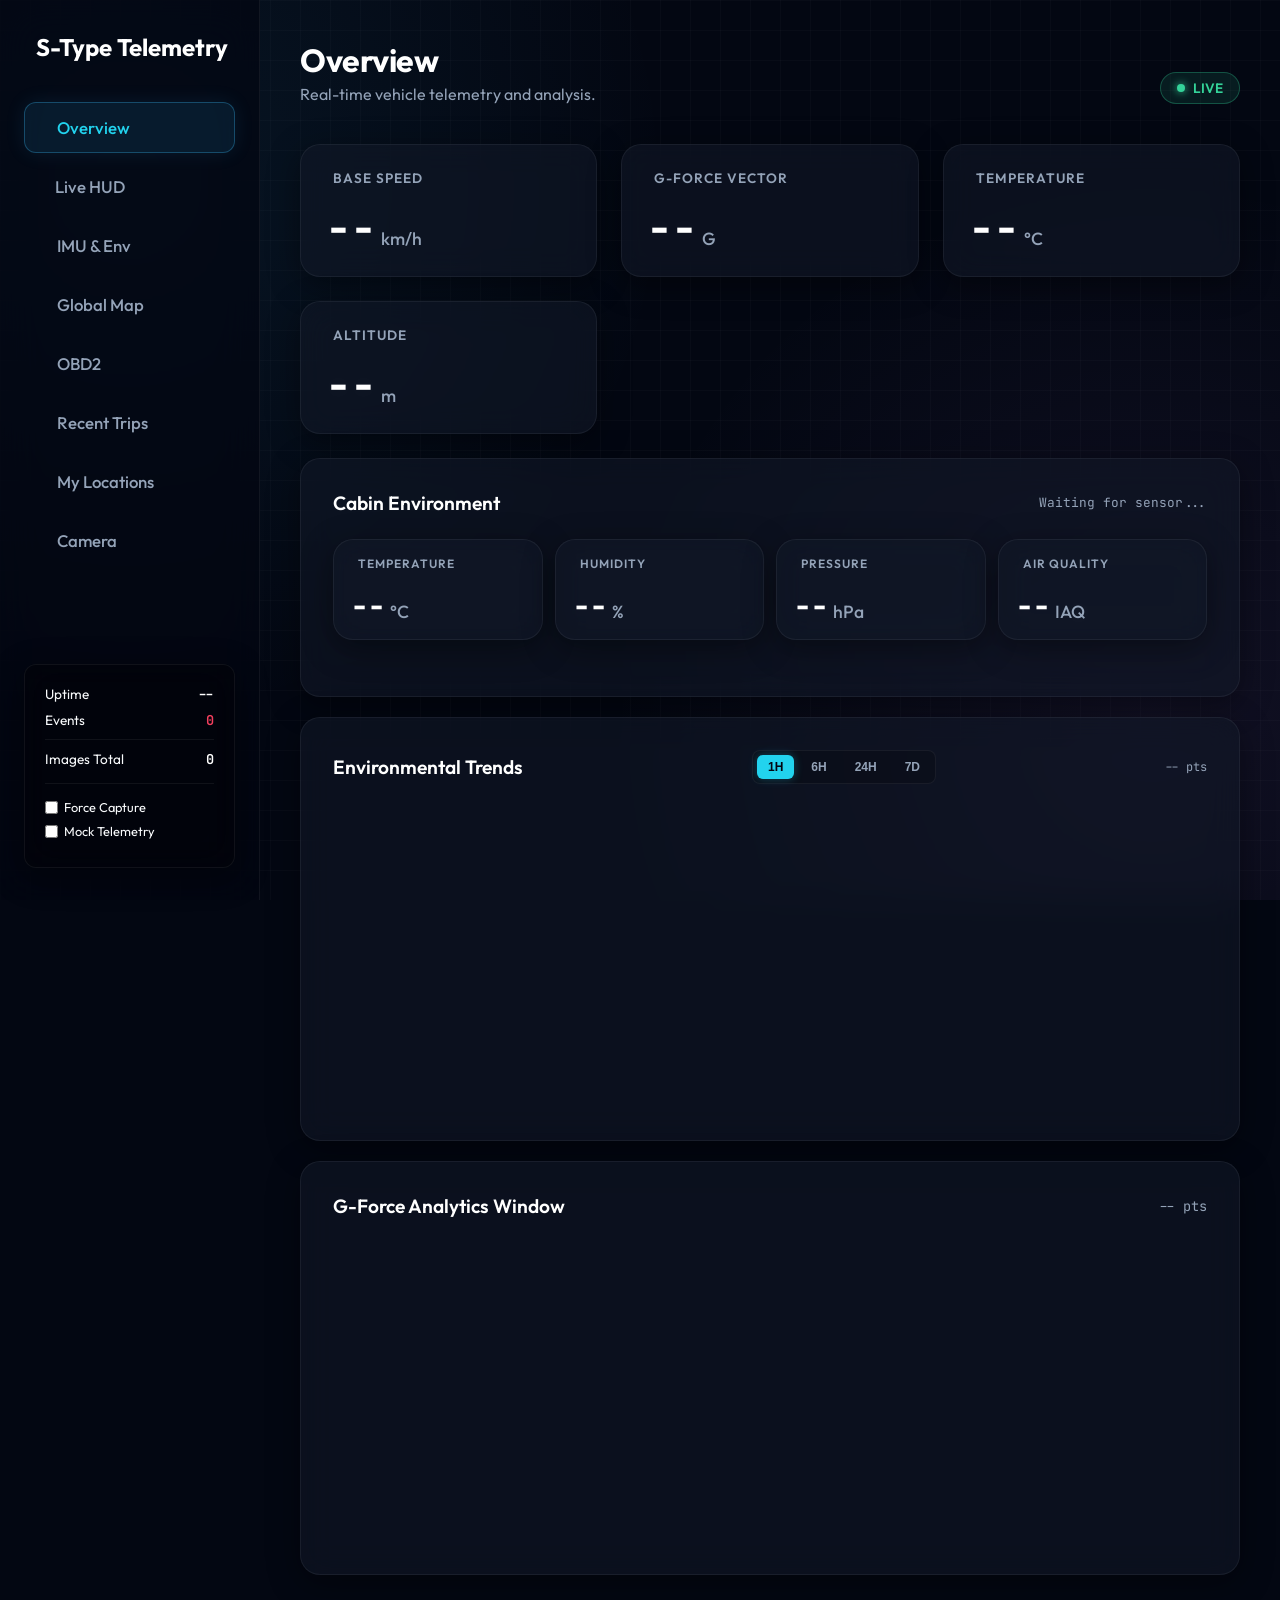
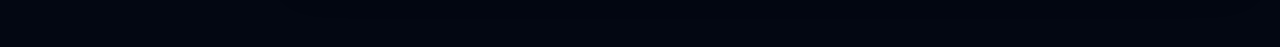
==== commit 4cedb113: "feat: implement time-bucketed historical environmental data aggregation, IST synchronization, and da" ====
--- a/web/templates/index.html
+++ b/web/templates/index.html
@@ -163,6 +163,12 @@
             box-shadow: 0 0 20px rgba(56, 189, 248, 0.1);
         }
 
+        .nav-btn-active {
+            background: var(--neon-cyan) !important;
+            color: var(--bg-base) !important;
+            box-shadow: 0 0 15px var(--neon-cyan);
+        }
+
         .sys-status {
             margin-top: auto;
             padding: 20px;
@@ -182,6 +188,136 @@
             font-family: var(--font-data);
             color: var(--text-pure);
             font-weight: 600;
+        }
+
+        /* ─── Responsive Redesign ─── */
+        @media (max-width: 900px) {
+            .dashboard-layout {
+                grid-template-columns: 1fr;
+                display: flex;
+                flex-direction: column;
+            }
+
+            .sidebar {
+                position: fixed;
+                top: 0;
+                left: 0;
+                right: 0;
+                height: 70px;
+                width: 100%;
+                z-index: 1000;
+                flex-direction: row;
+                align-items: center;
+                gap: 20px;
+                padding: 0 20px;
+                background: rgba(3, 7, 18, 0.9);
+                border-right: none;
+                border-bottom: 1px solid var(--border);
+                box-shadow: 0 4px 20px rgba(0, 0, 0, 0.5);
+            }
+
+            .sidebar .brand {
+                margin-bottom: 0;
+                font-size: 1.1rem;
+                flex-shrink: 0;
+            }
+
+            .sidebar .brand span {
+                display: none;
+                /* Hide text on very small screens if needed, otherwise keep short */
+            }
+
+            .sidebar .nav-menu {
+                flex-direction: row;
+                overflow-x: auto;
+                gap: 5px;
+                height: 100%;
+                align-items: center;
+                scrollbar-width: none;
+                /* Firefox */
+                -ms-overflow-style: none;
+                /* IE 10+ */
+            }
+
+            .sidebar .nav-menu::-webkit-scrollbar {
+                display: none;
+                /* Webkit */
+            }
+
+            .sidebar .nav-btn {
+                padding: 8px 14px;
+                font-size: 0.85rem;
+                flex-shrink: 0;
+                gap: 6px;
+                height: 40px;
+                border: 1px solid rgba(255, 255, 255, 0.05);
+            }
+
+            .sidebar .nav-btn span {
+                white-space: nowrap;
+            }
+
+            .sidebar .nav-btn i {
+                font-size: 1.1rem;
+            }
+
+            .sidebar .nav-btn:hover {
+                transform: none;
+            }
+
+            .sidebar .sys-status {
+                display: none;
+                /* Hide system status from mobile header */
+            }
+
+            .main-content {
+                padding: 20px;
+                padding-top: 90px;
+                /* Space for fixed header */
+            }
+
+            .header-top {
+                flex-direction: column;
+                align-items: flex-start;
+                gap: 12px;
+                margin-bottom: 25px;
+            }
+
+            .header-top h1 {
+                font-size: 1.6rem;
+            }
+
+            .metrics-grid {
+                grid-template-columns: 1fr !important;
+                gap: 16px;
+            }
+
+            .widget {
+                padding: 20px;
+            }
+
+            .widget-value {
+                font-size: 2.2rem;
+            }
+
+            .panel-header {
+                padding: 15px 20px;
+            }
+
+            .panel-title {
+                font-size: 1rem;
+            }
+
+            /* Fix Ghost Delta Mobile */
+            .ghost-delta-panel {
+                width: 100% !important;
+                margin-top: 15px;
+            }
+
+            #fogToggleBtn span {
+                display: none;
+                /* Compact toggle on mobile */
+            }
         }
 
         /* ─── Main Content ─── */
@@ -478,52 +614,6 @@
             font-size: 0.7rem;
         }
 
-        /* ─── Responsive ─── */
-        @media (max-width: 900px) {
-            .dashboard-layout {
-                grid-template-columns: 1fr;
-            }
-
-            .sidebar {
-                position: relative;
-                height: auto;
-                padding: 20px;
-                flex-direction: row;
-                flex-wrap: wrap;
-                border-right: none;
-                border-bottom: 1px solid var(--border);
-                z-index: 100;
-            }
-
-            .brand {
-                width: 100%;
-                margin-bottom: 20px;
-            }
-
-            .nav-menu {
-                flex-direction: row;
-                overflow-x: auto;
-                width: 100%;
-            }
-
-            .nav-btn {
-                padding: 8px 16px;
-                white-space: nowrap;
-            }
-
-            .sys-status {
-                display: none;
-            }
-
-            .main-content {
-                padding: 20px;
-            }
-
-            .widget-value {
-                font-size: 2.2rem;
-            }
-        }
-
         /* ─── Ghost Ride HUD ─── */
         .ghost-panel {
             margin-top: 24px;
@@ -595,6 +685,39 @@
         .delta-slower {
             color: var(--neon-red);
             text-shadow: 0 0 15px rgba(244, 63, 94, 0.3);
+        }
+
+        /* Range Selector Styling */
+        .range-selector {
+            display: flex;
+            gap: 6px;
+            background: rgba(0, 0, 0, 0.2);
+            padding: 4px;
+            border-radius: 8px;
+            border: 1px solid var(--border);
+        }
+
+        .range-btn {
+            background: transparent;
+            border: 1px solid transparent;
+            color: var(--text-dim);
+            padding: 4px 10px;
+            border-radius: 6px;
+            font-size: 0.75rem;
+            font-weight: 600;
+            cursor: pointer;
+            transition: all 0.2s cubic-bezier(0.4, 0, 0.2, 1);
+        }
+
+        .range-btn:hover {
+            color: var(--text-pure);
+            background: rgba(255, 255, 255, 0.05);
+        }
+
+        .range-btn.active {
+            background: var(--neon-cyan);
+            color: var(--bg-base);
+            box-shadow: 0 0 10px rgba(34, 211, 238, 0.3);
         }
     </style>
 </head>
@@ -739,7 +862,13 @@
                 <div class="panel glass" id="envChartPanel" style="margin-bottom: 20px;">
                     <div class="panel-header">
                         <div class="panel-title"><i class="ph ph-chart-line"></i> Environmental Trends</div>
-                        <div style="font-family:var(--font-data); color:var(--text-dim); font-size:0.85rem;"
+                        <div class="range-selector">
+                            <button class="range-btn active" data-range="1h">1H</button>
+                            <button class="range-btn" data-range="6h">6H</button>
+                            <button class="range-btn" data-range="24h">24H</button>
+                            <button class="range-btn" data-range="7d">7D</button>
+                        </div>
+                        <div style="font-family:var(--font-data); color:var(--text-dim); font-size:0.75rem"
                             id="envChartInfo">-- pts</div>
                     </div>
                     <div class="chart-wrap" style="height: 300px;">
@@ -895,8 +1024,13 @@
                 </div>
 
                 <div class="panel glass">
-                    <div class="panel-header">
+                    <div class="panel-header"
+                        style="display: flex; justify-content: space-between; align-items: center;">
                         <div class="panel-title">Global Map (Fog of War)</div>
+                        <button class="nav-btn" onclick="toggleFog()" title="Toggle Fog of War" id="fogToggleBtn"
+                            style="padding: 4px 12px; font-size: 0.8rem; height: 32px; display: flex; align-items: center; gap: 6px;">
+                            <i class="ph ph-eye-slash"></i> Clear Fog
+                        </button>
                     </div>
                     <div id="gpsMap"
                         style="height: 400px; width: 100%; border-radius: 12px; background: #000; border:1px solid var(--border)">
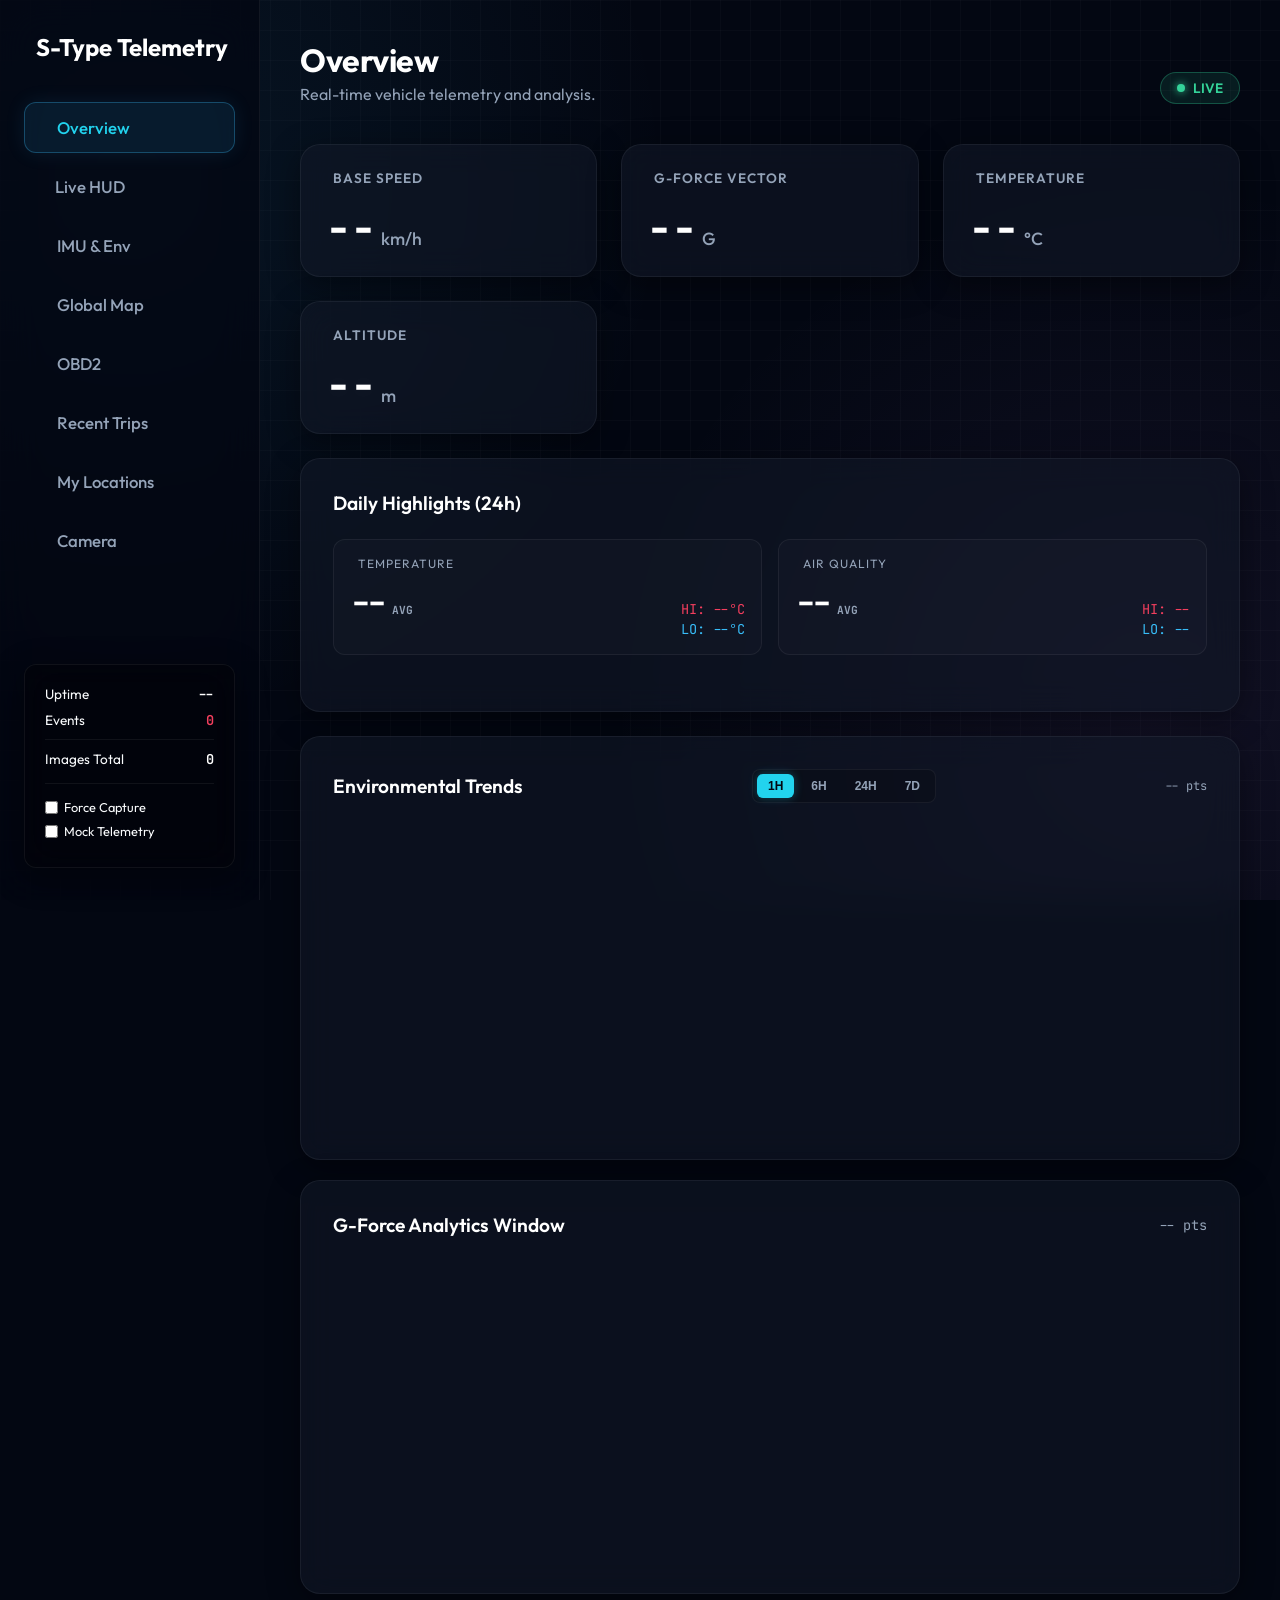
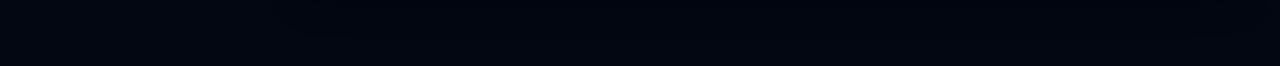
==== commit 189c6455: "chore: add .gitignore and remove tracked cache files" ====
--- a/web/templates/index.html
+++ b/web/templates/index.html
@@ -718,6 +718,70 @@
             background: var(--neon-cyan);
             color: var(--bg-base);
             box-shadow: 0 0 10px rgba(34, 211, 238, 0.3);
+        }
+
+        /* Daily Highlights */
+        .stats-highlight {
+            display: grid;
+            grid-template-columns: repeat(auto-fit, minmax(280px, 1fr));
+            gap: 16px;
+            margin-bottom: 24px;
+        }
+
+        .stat-card {
+            background: rgba(255, 255, 255, 0.02);
+            border: 1px solid var(--border);
+            border-radius: var(--radius-md);
+            padding: 16px;
+            display: flex;
+            flex-direction: column;
+            gap: 10px;
+        }
+
+        .stat-header {
+            font-size: 0.75rem;
+            color: var(--text-dim);
+            text-transform: uppercase;
+            letter-spacing: 1px;
+            display: flex;
+            align-items: center;
+            gap: 8px;
+        }
+
+        .stat-body {
+            display: flex;
+            align-items: baseline;
+            justify-content: space-between;
+        }
+
+        .stat-avg {
+            font-size: 2rem;
+            font-weight: 700;
+            font-family: var(--font-data);
+            color: var(--text-pure);
+        }
+
+        .stat-label-avg {
+            font-size: 0.7rem;
+            color: var(--text-dim);
+            margin-left: 4px;
+        }
+
+        .stat-min-max {
+            display: flex;
+            flex-direction: column;
+            gap: 2px;
+            font-family: var(--font-data);
+            font-size: 0.85rem;
+            text-align: right;
+        }
+
+        .hi {
+            color: var(--neon-red);
+        }
+
+        .lo {
+            color: var(--neon-blue);
         }
     </style>
 </head>
@@ -823,40 +887,42 @@
                 </div>
 
                 <!-- Cabin Environment (BME680) -->
-                <div class="panel glass" id="envPanel" style="margin-bottom: 20px;">
+                <div class="panel glass" id="envPanel" style="margin-bottom: 24px;">
                     <div class="panel-header">
-                        <div class="panel-title"><i class="ph ph-leaf"></i> Cabin Environment</div>
-                        <div style="font-family:var(--font-data); color:var(--text-dim); font-size:0.8rem;"
-                            id="envStatus">Waiting for sensor...</div>
-                    </div>
-                    <div class="metrics-grid"
-                        style="grid-template-columns: repeat(auto-fit, minmax(150px, 1fr)); gap: 12px;">
-                        <div class="widget glass" style="padding: 16px;">
-                            <div class="widget-title" style="font-size: 0.75rem;"><i class="ph ph-thermometer"></i>
+                        <div class="panel-title"><i class="ph ph-leaf"></i> Daily Highlights (24h)</div>
+                    </div>
+
+                    <div class="stats-highlight">
+                        <!-- Temp Highlights -->
+                        <div class="stat-card">
+                            <div class="stat-header"><i class="ph ph-thermometer" style="color:var(--neon-red)"></i>
                                 Temperature</div>
-                            <div class="widget-value" style="font-size: 2rem;" id="envTemp">--<span
-                                    class="widget-unit">°C</span></div>
-                        </div>
-                        <div class="widget glass" style="padding: 16px;">
-                            <div class="widget-title" style="font-size: 0.75rem;"><i class="ph ph-drop"></i> Humidity
+                            <div class="stat-body">
+                                <div class="stat-avg" id="statAvgTemp">--<span class="stat-label-avg">AVG</span></div>
+                                <div class="stat-min-max">
+                                    <div class="hi" id="statMaxTemp">HI: --°C</div>
+                                    <div class="lo" id="statMinTemp">LO: --°C</div>
+                                </div>
                             </div>
-                            <div class="widget-value" style="font-size: 2rem;" id="envHumidity">--<span
-                                    class="widget-unit">%</span></div>
-                        </div>
-                        <div class="widget glass" style="padding: 16px;">
-                            <div class="widget-title" style="font-size: 0.75rem;"><i class="ph ph-waves"></i> Pressure
+                        </div>
+
+                        <!-- IAQ Highlights -->
+                        <div class="stat-card">
+                            <div class="stat-header"><i class="ph ph-wind" style="color:var(--neon-green)"></i> Air
+                                Quality</div>
+                            <div class="stat-body">
+                                <div class="stat-avg" id="statAvgIAQ">--<span class="stat-label-avg">AVG</span></div>
+                                <div class="stat-min-max">
+                                    <div class="hi" id="statMaxIAQ">HI: --</div>
+                                    <div class="lo" id="statMinIAQ">LO: --</div>
+                                </div>
                             </div>
-                            <div class="widget-value" style="font-size: 2rem;" id="envPressure">--<span
-                                    class="widget-unit">hPa</span></div>
-                        </div>
-                        <div class="widget glass" style="padding: 16px;">
-                            <div class="widget-title" style="font-size: 0.75rem;"><i class="ph ph-wind"></i> Air Quality
-                            </div>
-                            <div class="widget-value" style="font-size: 2rem;" id="envIAQ">--<span class="widget-unit"
-                                    id="envIAQLabel">IAQ</span></div>
-                        </div>
-                    </div>
-                </div>
+                        </div>
+                    </div>
+                </div>
+
+                <!-- Recent Readings Grid (Mini Widgets) -->
+                <!-- Reuse previous envPanel if needed, or compact them -->
 
                 <!-- Environmental Trends Chart -->
                 <div class="panel glass" id="envChartPanel" style="margin-bottom: 20px;">
